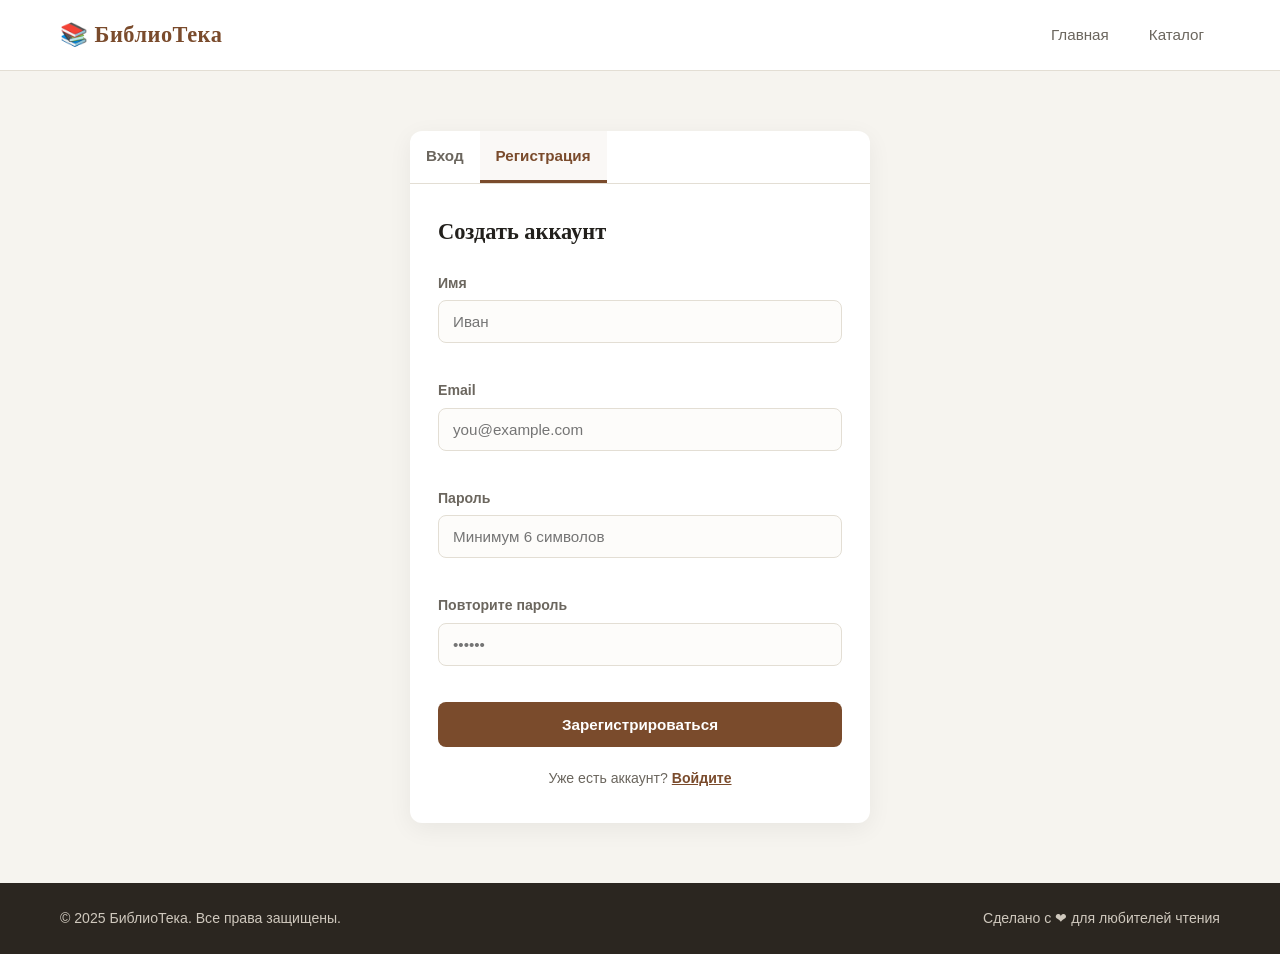
==== reg.html @ bd525c1b "Доработка ссылок регистрации и входа" ====
<!DOCTYPE html>
<html lang="ru">
<head>
  <meta charset="UTF-8">
  <meta name="viewport" content="width=device-width, initial-scale=1.0">
  <title>Онлайн-библиотека — Вход</title>
  <link rel="stylesheet" href="css/style.css">
</head>
<body>
  <header class="header">
    <div class="container header__inner">
      <a href="index.html" class="logo">📚 БиблиоТека</a>
      <nav class="nav">
        <a href="index.html" class="nav__link">Главная</a>
        <a href="catalog.html" class="nav__link">Каталог</a>
      </nav>
      <button class="burger" id="burger" aria-label="Меню">
        <span></span><span></span><span></span>
      </button>
    </div>
  </header>

  <main>
    <section class="section auth-section">
      <div class="container">
        <div class="auth-card">
          <div class="auth-tabs">
            <a href="auth.html"><button class="auth-tab" data-tab="login">Вход</button></a>
            <a href="reg.html"><button class="auth-tab auth-tab--active" data-tab="register">Регистрация</button></a>
          </div>

          <!-- Регистрация -->
          <form class="form" id="registerForm" novalidate hidden>
            <h2 class="form__title">Создать аккаунт</h2>

            <label class="form__field">
              <span>Имя</span>
              <input type="text" name="name" placeholder="Иван" required minlength="2">
              <small class="form__error"></small>
            </label>

            <label class="form__field">
              <span>Email</span>
              <input type="email" name="email" placeholder="you@example.com" required>
              <small class="form__error"></small>
            </label>

            <label class="form__field">
              <span>Пароль</span>
              <input type="password" name="password" placeholder="Минимум 6 символов" required minlength="6">
              <small class="form__error"></small>
            </label>

            <label class="form__field">
              <span>Повторите пароль</span>
              <input type="password" name="confirm" placeholder="••••••" required minlength="6">
              <small class="form__error"></small>
            </label>

            <button type="submit" class="btn btn--primary btn--full">Зарегистрироваться</button>
            <p class="form__hint">Уже есть аккаунт? <a href="#" data-switch="login">Войдите</a></p>
          </form>
        </div>
      </div>
    </section>
  </main>

  <footer class="footer">
    <div class="container footer__inner">
      <p>© 2025 БиблиоТека. Все права защищены.</p>
      <p>Сделано с ❤ для любителей чтения</p>
    </div>
  </footer>

  <script src="js/script.js"></script>
</body>
</html>
---- css/style.css ----
/* ===== Сброс и переменные ===== */
*,
*::before,
*::after {
  box-sizing: border-box;
  margin: 0;
  padding: 0;
}

:root {
  --color-bg: #f6f4ef;
  --color-surface: #ffffff;
  --color-text: #22201c;
  --color-muted: #6b665e;
  --color-primary: #7a4b2c;
  --color-primary-dark: #5e381f;
  --color-accent: #c79a5b;
  --color-border: #e3ded4;
  --color-error: #c0392b;
  --color-success: #2e7d32;
  --radius: 12px;
  --radius-sm: 8px;
  --shadow: 0 6px 24px rgba(0, 0, 0, 0.06);
  --shadow-hover: 0 12px 32px rgba(0, 0, 0, 0.12);
  --transition: 0.25s ease;
}

html {
  scroll-behavior: smooth;
}

body {
  font-family: 'Georgia', 'Times New Roman', serif;
  background: var(--color-bg);
  color: var(--color-text);
  line-height: 1.6;
  min-height: 100vh;
  display: flex;
  flex-direction: column;
}

main {
  flex: 1;
}

img {
  max-width: 100%;
  display: block;
}

a {
  color: inherit;
  text-decoration: none;
}

button {
  font-family: inherit;
  cursor: pointer;
  border: none;
  background: none;
}

.container {
  width: 100%;
  max-width: 1200px;
  margin: 0 auto;
  padding: 0 20px;
}

/* ===== Шапка ===== */
.header {
  background: var(--color-surface);
  border-bottom: 1px solid var(--color-border);
  position: sticky;
  top: 0;
  z-index: 100;
}

.header__inner {
  display: flex;
  align-items: center;
  justify-content: space-between;
  height: 70px;
  gap: 20px;
}

.logo {
  font-size: 1.4rem;
  font-weight: 700;
  color: var(--color-primary);
  letter-spacing: 0.5px;
}

.nav {
  display: flex;
  align-items: center;
  gap: 8px;
}

.nav__link {
  padding: 8px 16px;
  border-radius: var(--radius-sm);
  font-family: 'Segoe UI', Tahoma, sans-serif;
  font-size: 0.95rem;
  color: var(--color-muted);
  transition: var(--transition);
}

.nav__link:hover {
  color: var(--color-primary);
  background: rgba(122, 75, 44, 0.06);
}

.nav__link--active {
  color: var(--color-primary);
  font-weight: 600;
}

.nav__link--btn {
  background: var(--color-primary);
  color: #fff;
  font-weight: 600;
}

.nav__link--btn:hover {
  background: var(--color-primary-dark);
  color: #fff;
}

/* Бургер */
.burger {
  display: none;
  flex-direction: column;
  gap: 5px;
  padding: 8px;
}

.burger span {
  display: block;
  width: 24px;
  height: 2px;
  background: var(--color-text);
  border-radius: 2px;
  transition: var(--transition);
}

/* ===== Hero ===== */
.hero {
  padding: 70px 0 60px;
  background: linear-gradient(135deg, #f6f4ef 0%, #efe9df 100%);
}

.hero__inner {
  display: grid;
  grid-template-columns: 1.2fr 1fr;
  gap: 40px;
  align-items: center;
}

.hero__title {
  font-size: clamp(2rem, 4vw, 3rem);
  line-height: 1.15;
  margin-bottom: 16px;
  color: var(--color-text);
}

.hero__subtitle {
  font-size: 1.1rem;
  color: var(--color-muted);
  margin-bottom: 28px;
  max-width: 520px;
}

.hero__actions {
  display: flex;
  gap: 14px;
  flex-wrap: wrap;
}

/* Кнопки */
.btn {
  display: inline-flex;
  align-items: center;
  justify-content: center;
  padding: 12px 26px;
  border-radius: var(--radius-sm);
  font-family: 'Segoe UI', Tahoma, sans-serif;
  font-size: 0.95rem;
  font-weight: 600;
  transition: var(--transition);
  border: 2px solid transparent;
}

.btn--primary {
  background: var(--color-primary);
  color: #fff;
}

.btn--primary:hover {
  background: var(--color-primary-dark);
  transform: translateY(-2px);
  box-shadow: var(--shadow-hover);
}

.btn--ghost {
  border-color: var(--color-primary);
  color: var(--color-primary);
  background: transparent;
}

.btn--ghost:hover {
  background: var(--color-primary);
  color: #fff;
}

.btn--full {
  width: 100%;
}

/* Книжная полка (CSS-иллюстрация) */
.hero__image {
  display: flex;
  justify-content: center;
  align-items: center;
  min-height: 260px;
}

.book-stack {
  position: relative;
  width: 260px;
  height: 240px;
}

.book {
  position: absolute;
  left: 50%;
  transform: translateX(-50%);
  border-radius: 6px;
  box-shadow: 0 10px 20px rgba(0, 0, 0, 0.15);
  transition: var(--transition);
}

.book--1 { bottom: 0;   width: 200px; height: 34px; background: #7a4b2c; }
.book--2 { bottom: 36px; width: 180px; height: 34px; background: #c79a5b; }
.book--3 { bottom: 72px; width: 210px; height: 34px; background: #8a5a3b; }
.book--4 { bottom: 108px; width: 160px; height: 34px; background: #a0764e; }

.book-stack:hover .book { transform: translateX(-50%) translateY(-6px); }
.book-stack:hover .book--2 { transform: translateX(-50%) translateY(-10px); }
.book-stack:hover .book--3 { transform: translateX(-50%) translateY(-14px); }
.book-stack:hover .book--4 { transform: translateX(-50%) translateY(-18px); }

/* ===== Статистика ===== */
.stats {
  background: var(--color-primary);
  color: #fff;
  padding: 40px 0;
}

.stats__grid {
  display: grid;
  grid-template-columns: repeat(3, 1fr);
  gap: 20px;
  text-align: center;
}

.stat__num {
  font-size: 2.4rem;
  font-weight: 700;
  color: var(--color-accent);
}

.stat__label {
  font-family: 'Segoe UI', Tahoma, sans-serif;
  font-size: 0.95rem;
  opacity: 0.9;
}

/* ===== Секции ===== */
.section {
  padding: 60px 0;
}

.section__title {
  font-size: 1.9rem;
  margin-bottom: 32px;
  color: var(--color-text);
  position: relative;
  display: inline-block;
}

.section__title::after {
  content: '';
  display: block;
  width: 60px;
  height: 3px;
  background: var(--color-accent);
  margin-top: 10px;
  border-radius: 2px;
}

/* ===== Карточки книг ===== */
.cards {
  display: grid;
  grid-template-columns: repeat(auto-fill, minmax(220px, 1fr));
  gap: 24px;
}

.card {
  background: var(--color-surface);
  border-radius: var(--radius);
  overflow: hidden;
  box-shadow: var(--shadow);
  transition: var(--transition);
  display: flex;
  flex-direction: column;
}

.card:hover {
  transform: translateY(-6px);
  box-shadow: var(--shadow-hover);
}

.card__cover {
  height: 180px;
  display: flex;
  align-items: center;
  justify-content: center;
  font-size: 3rem;
  color: #fff;
  font-weight: 700;
  letter-spacing: 2px;
}

.card__body {
  padding: 16px 18px 20px;
  display: flex;
  flex-direction: column;
  flex: 1;
}

.card__title {
  font-size: 1.05rem;
  margin-bottom: 6px;
  line-height: 1.3;
}

.card__author {
  font-family: 'Segoe UI', Tahoma, sans-serif;
  font-size: 0.88rem;
  color: var(--color-muted);
  margin-bottom: 10px;
}

.card__meta {
  display: flex;
  justify-content: space-between;
  font-family: 'Segoe UI', Tahoma, sans-serif;
  font-size: 0.8rem;
  color: var(--color-muted);
  margin-top: auto;
  padding-top: 10px;
  border-top: 1px dashed var(--color-border);
}

.card__genre {
  background: rgba(199, 154, 91, 0.18);
  color: var(--color-primary);
  padding: 2px 10px;
  border-radius: 20px;
  font-weight: 600;
}

/* ===== Фильтры ===== */
.filters {
  display: grid;
  grid-template-columns: 2fr 1fr 1fr;
  gap: 14px;
  margin-bottom: 32px;
}

.filters__search,
.filters__select {
  padding: 12px 16px;
  border: 1px solid var(--color-border);
  border-radius: var(--radius-sm);
  background: var(--color-surface);
  font-family: 'Segoe UI', Tahoma, sans-serif;
  font-size: 0.95rem;
  color: var(--color-text);
  transition: var(--transition);
  outline: none;
  width: 100%;
}

.filters__search:focus,
.filters__select:focus {
  border-color: var(--color-primary);
  box-shadow: 0 0 0 3px rgba(122, 75, 44, 0.12);
}

.empty {
  text-align: center;
  padding: 40px;
  color: var(--color-muted);
  font-size: 1.1rem;
}

/* ===== Форма (auth) ===== */
.auth-section {
  display: flex;
  justify-content: center;
}

.auth-card {
  max-width: 460px;
  margin: 0 auto;
  background: var(--color-surface);
  border-radius: var(--radius);
  box-shadow: var(--shadow);
  overflow: hidden;
}

.auth-tabs {
  display: flex;
  border-bottom: 1px solid var(--color-border);
}

.auth-tab {
  flex: 1;
  padding: 16px;
  font-family: 'Segoe UI', Tahoma, sans-serif;
  font-size: 0.95rem;
  font-weight: 600;
  color: var(--color-muted);
  transition: var(--transition);
  border-bottom: 3px solid transparent;
}

.auth-tab:hover {
  background: rgba(122, 75, 44, 0.04);
}

.auth-tab--active {
  color: var(--color-primary);
  border-bottom-color: var(--color-primary);
  background: rgba(122, 75, 44, 0.04);
}

.form {
  padding: 30px 28px 34px;
  display: flex;
  flex-direction: column;
  gap: 16px;
}

.form__title {
  font-size: 1.4rem;
  margin-bottom: 6px;
}

.form__field {
  display: flex;
  flex-direction: column;
  gap: 6px;
}

.form__field span {
  font-family: 'Segoe UI', Tahoma, sans-serif;
  font-size: 0.88rem;
  font-weight: 600;
  color: var(--color-muted);
}

.form__field input {
  padding: 12px 14px;
  border: 1px solid var(--color-border);
  border-radius: var(--radius-sm);
  font-family: 'Segoe UI', Tahoma, sans-serif;
  font-size: 0.95rem;
  outline: none;
  transition: var(--transition);
  background: #fdfcfa;
}

.form__field input:focus {
  border-color: var(--color-primary);
  box-shadow: 0 0 0 3px rgba(122, 75, 44, 0.12);
}

.form__field input.input--error {
  border-color: var(--color-error);
}

.form__error {
  font-family: 'Segoe UI', Tahoma, sans-serif;
  font-size: 0.8rem;
  color: var(--color-error);
  min-height: 14px;
}

.form__hint {
  font-family: 'Segoe UI', Tahoma, sans-serif;
  font-size: 0.88rem;
  color: var(--color-muted);
  text-align: center;
  margin-top: 4px;
}

.form__hint a {
  color: var(--color-primary);
  font-weight: 600;
  text-decoration: underline;
}

.form__success {
  font-family: 'Segoe UI', Tahoma, sans-serif;
  font-size: 0.9rem;
  color: var(--color-success);
  text-align: center;
  padding: 8px;
  background: rgba(46, 125, 50, 0.08);
  border-radius: var(--radius-sm);
}

/* ===== Подвал ===== */
.footer {
  background: #2b2620;
  color: #cfc8bd;
  padding: 24px 0;
  margin-top: auto;
}

.footer__inner {
  display: flex;
  justify-content: space-between;
  gap: 12px;
  flex-wrap: wrap;
  font-family: 'Segoe UI', Tahoma, sans-serif;
  font-size: 0.88rem;
}

/* ===== Адаптив ===== */
@media (max-width: 900px) {
  .hero__inner {
    grid-template-columns: 1fr;
    text-align: center;
  }

  .hero__subtitle {
    margin-left: auto;
    margin-right: auto;
  }

  .hero__actions {
    justify-content: center;
  }

  .filters {
    grid-template-columns: 1fr 1fr;
  }

  .filters__search {
    grid-column: 1 / -1;
  }
}

@media (max-width: 700px) {
  .nav {
    position: absolute;
    top: 70px;
    left: 0;
    right: 0;
    background: var(--color-surface);
    flex-direction: column;
    align-items: stretch;
    padding: 12px;
    gap: 4px;
    border-bottom: 1px solid var(--color-border);
    box-shadow: var(--shadow);
    transform: translateY(-120%);
    opacity: 0;
    pointer-events: none;
    transition: var(--transition);
  }

  .nav--open {
    transform: translateY(0);
    opacity: 1;
    pointer-events: auto;
  }

  .burger {
    display: flex;
  }

  .stats__grid {
    grid-template-columns: 1fr;
    gap: 24px;
  }

  .filters {
    grid-template-columns: 1fr;
  }

  .footer__inner {
    flex-direction: column;
    text-align: center;
  }
}
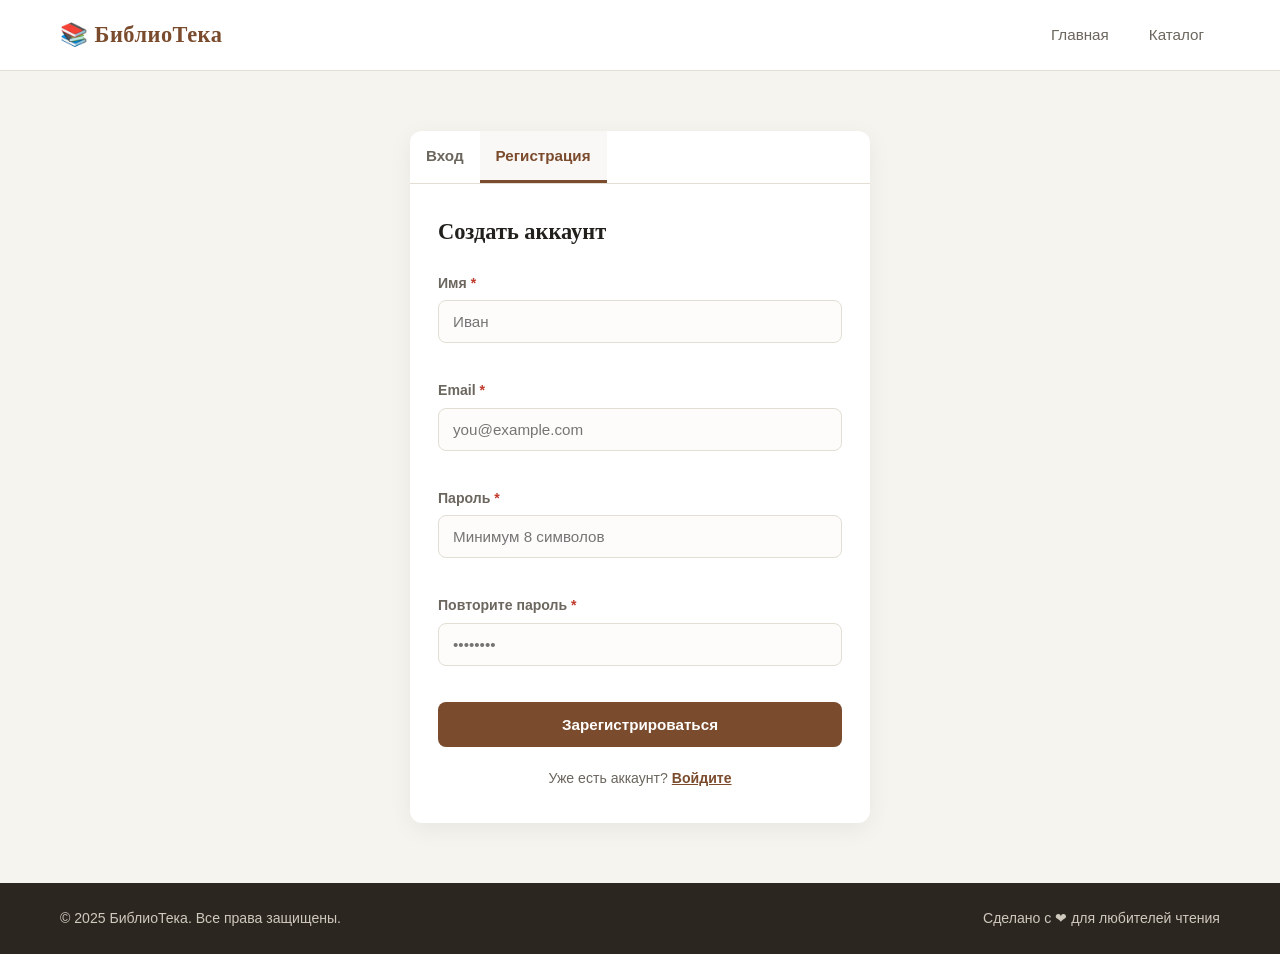
==== commit 0339f104: "Доработка регистрации ИИ" ====
--- a/reg.html
+++ b/reg.html
@@ -30,36 +30,39 @@
           </div>
 
           <!-- Регистрация -->
-          <form class="form" id="registerForm" novalidate hidden>
-            <h2 class="form__title">Создать аккаунт</h2>
+<form class="form" id="registerForm" novalidate>
+  <h2 class="form__title">Создать аккаунт</h2>
 
-            <label class="form__field">
-              <span>Имя</span>
-              <input type="text" name="name" placeholder="Иван" required minlength="2">
-              <small class="form__error"></small>
-            </label>
+  <!-- Общая область сообщений формы -->
+  <div class="form__alert" id="registerAlert" role="alert" hidden></div>
 
-            <label class="form__field">
-              <span>Email</span>
-              <input type="email" name="email" placeholder="you@example.com" required>
-              <small class="form__error"></small>
-            </label>
+  <label class="form__field">
+    <span>Имя <b class="req">*</b></span>
+    <input type="text" name="name" placeholder="Иван" required minlength="2">
+    <small class="form__error" data-error-for="name"></small>
+  </label>
 
-            <label class="form__field">
-              <span>Пароль</span>
-              <input type="password" name="password" placeholder="Минимум 6 символов" required minlength="6">
-              <small class="form__error"></small>
-            </label>
+  <label class="form__field">
+    <span>Email <b class="req">*</b></span>
+    <input type="email" name="email" placeholder="you@example.com" required>
+    <small class="form__error" data-error-for="email"></small>
+  </label>
 
-            <label class="form__field">
-              <span>Повторите пароль</span>
-              <input type="password" name="confirm" placeholder="••••••" required minlength="6">
-              <small class="form__error"></small>
-            </label>
+  <label class="form__field">
+    <span>Пароль <b class="req">*</b></span>
+    <input type="password" name="password" placeholder="Минимум 8 символов" required minlength="8">
+    <small class="form__error" data-error-for="password"></small>
+  </label>
 
-            <button type="submit" class="btn btn--primary btn--full">Зарегистрироваться</button>
-            <p class="form__hint">Уже есть аккаунт? <a href="#" data-switch="login">Войдите</a></p>
-          </form>
+  <label class="form__field">
+    <span>Повторите пароль <b class="req">*</b></span>
+    <input type="password" name="confirm" placeholder="••••••••" required minlength="8">
+    <small class="form__error" data-error-for="confirm"></small>
+  </label>
+
+  <button type="submit" class="btn btn--primary btn--full">Зарегистрироваться</button>
+  <p class="form__hint">Уже есть аккаунт? <a href="#" data-switch="login">Войдите</a></p>
+</form>
         </div>
       </div>
     </section>
--- a/css/style.css
+++ b/css/style.css
@@ -607,4 +607,46 @@
     flex-direction: column;
     text-align: center;
   }
+}
+
+/* Обязательное поле — звёздочка */
+.req {
+  color: var(--color-error);
+  font-weight: 700;
+}
+
+/* Общая плашка сообщений формы */
+.form__alert {
+  font-family: 'Segoe UI', Tahoma, sans-serif;
+  font-size: 0.9rem;
+  padding: 12px 14px;
+  border-radius: var(--radius-sm);
+  line-height: 1.4;
+}
+
+.form__alert--error {
+  background: rgba(192, 57, 43, 0.08);
+  border: 1px solid rgba(192, 57, 43, 0.3);
+  color: var(--color-error);
+}
+
+.form__alert--success {
+  background: rgba(46, 125, 50, 0.08);
+  border: 1px solid rgba(46, 125, 50, 0.3);
+  color: var(--color-success);
+}
+
+/* Поле с ошибкой */
+.form__field input.input--error {
+  border-color: var(--color-error);
+  background: rgba(192, 57, 43, 0.04);
+}
+
+.form__field input.input--error:focus {
+  box-shadow: 0 0 0 3px rgba(192, 57, 43, 0.15);
+}
+
+/* Поле без ошибки (после исправления) */
+.form__field input.input--valid {
+  border-color: var(--color-success);
 }
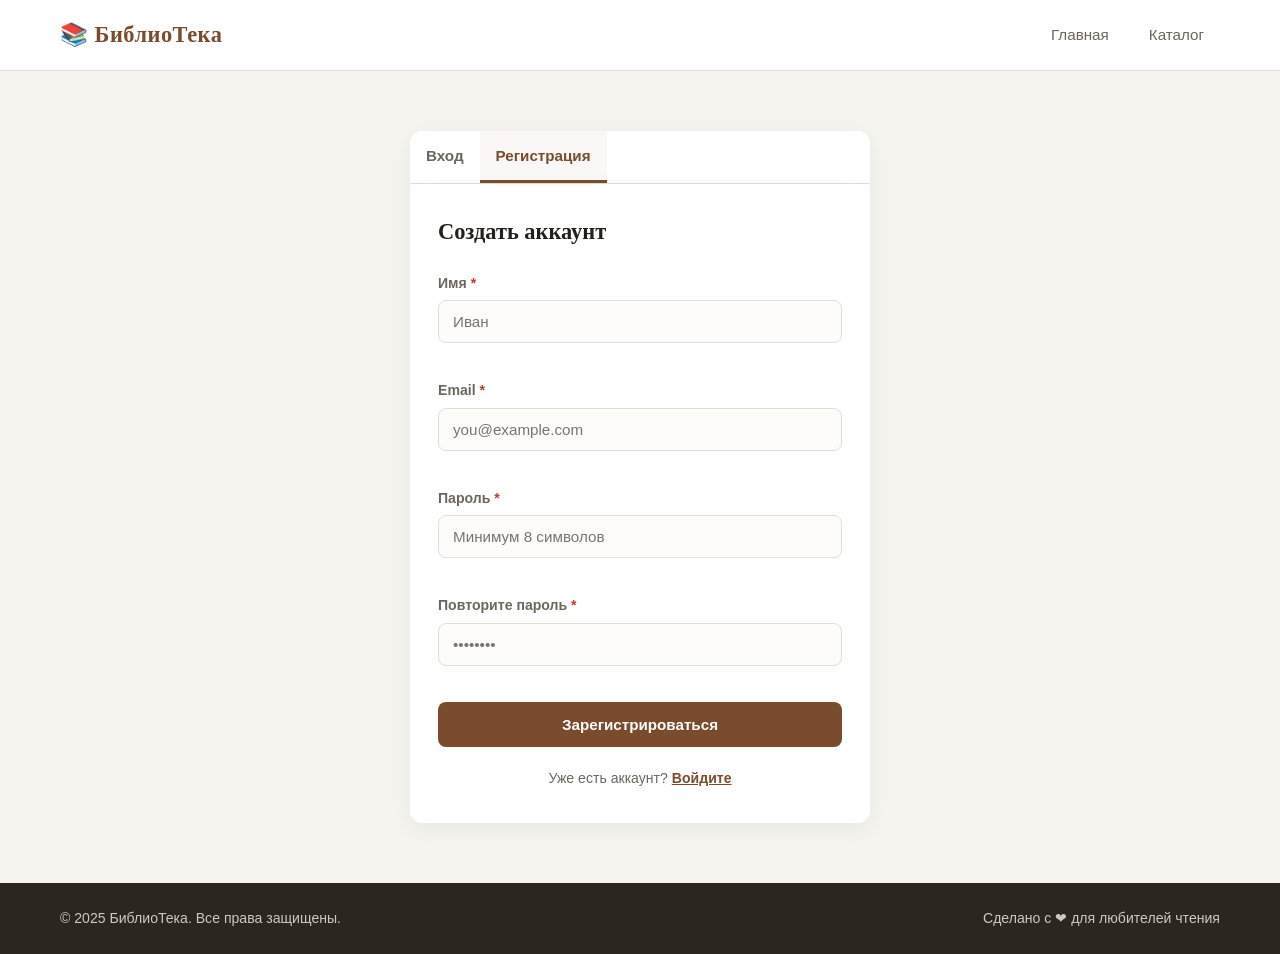
==== commit a127992d: "Доработка регистрации" ====
--- a/reg.html
+++ b/reg.html
@@ -29,40 +29,43 @@
             <a href="reg.html"><button class="auth-tab auth-tab--active" data-tab="register">Регистрация</button></a>
           </div>
 
-          <!-- Регистрация -->
-<form class="form" id="registerForm" novalidate>
-  <h2 class="form__title">Создать аккаунт</h2>
+          <div class="auth-card">
 
-  <!-- Общая область сообщений формы -->
-  <div class="form__alert" id="registerAlert" role="alert" hidden></div>
 
-  <label class="form__field">
-    <span>Имя <b class="req">*</b></span>
-    <input type="text" name="name" placeholder="Иван" required minlength="2">
-    <small class="form__error" data-error-for="name"></small>
-  </label>
+  <!-- ==================== РЕГИСТРАЦИЯ ==================== -->
+  <div class="form" id="registerForm">
+    <h2 class="form__title">Создать аккаунт</h2>
 
-  <label class="form__field">
-    <span>Email <b class="req">*</b></span>
-    <input type="email" name="email" placeholder="you@example.com" required>
-    <small class="form__error" data-error-for="email"></small>
-  </label>
+    <div class="form__alert" id="registerAlert" role="alert" hidden></div>
 
-  <label class="form__field">
-    <span>Пароль <b class="req">*</b></span>
-    <input type="password" name="password" placeholder="Минимум 8 символов" required minlength="8">
-    <small class="form__error" data-error-for="password"></small>
-  </label>
+    <label class="form__field">
+      <span>Имя <b class="req">*</b></span>
+      <input type="text" id="regName" placeholder="Иван">
+      <small class="form__error"></small>
+    </label>
 
-  <label class="form__field">
-    <span>Повторите пароль <b class="req">*</b></span>
-    <input type="password" name="confirm" placeholder="••••••••" required minlength="8">
-    <small class="form__error" data-error-for="confirm"></small>
-  </label>
+    <label class="form__field">
+      <span>Email <b class="req">*</b></span>
+      <input type="email" id="regEmail" placeholder="you@example.com">
+      <small class="form__error"></small>
+    </label>
 
-  <button type="submit" class="btn btn--primary btn--full">Зарегистрироваться</button>
-  <p class="form__hint">Уже есть аккаунт? <a href="#" data-switch="login">Войдите</a></p>
-</form>
+    <label class="form__field">
+      <span>Пароль <b class="req">*</b></span>
+      <input type="password" id="regPassword" placeholder="Минимум 8 символов">
+      <small class="form__error"></small>
+    </label>
+
+    <label class="form__field">
+      <span>Повторите пароль <b class="req">*</b></span>
+      <input type="password" id="regConfirm" placeholder="••••••••">
+      <small class="form__error"></small>
+    </label>
+
+    <button type="button" class="btn btn--primary btn--full" id="registerBtn">Зарегистрироваться</button>
+    <p class="form__hint">Уже есть аккаунт? <a href="#" data-switch="login">Войдите</a></p>
+  </div>
+</div>
         </div>
       </div>
     </section>
